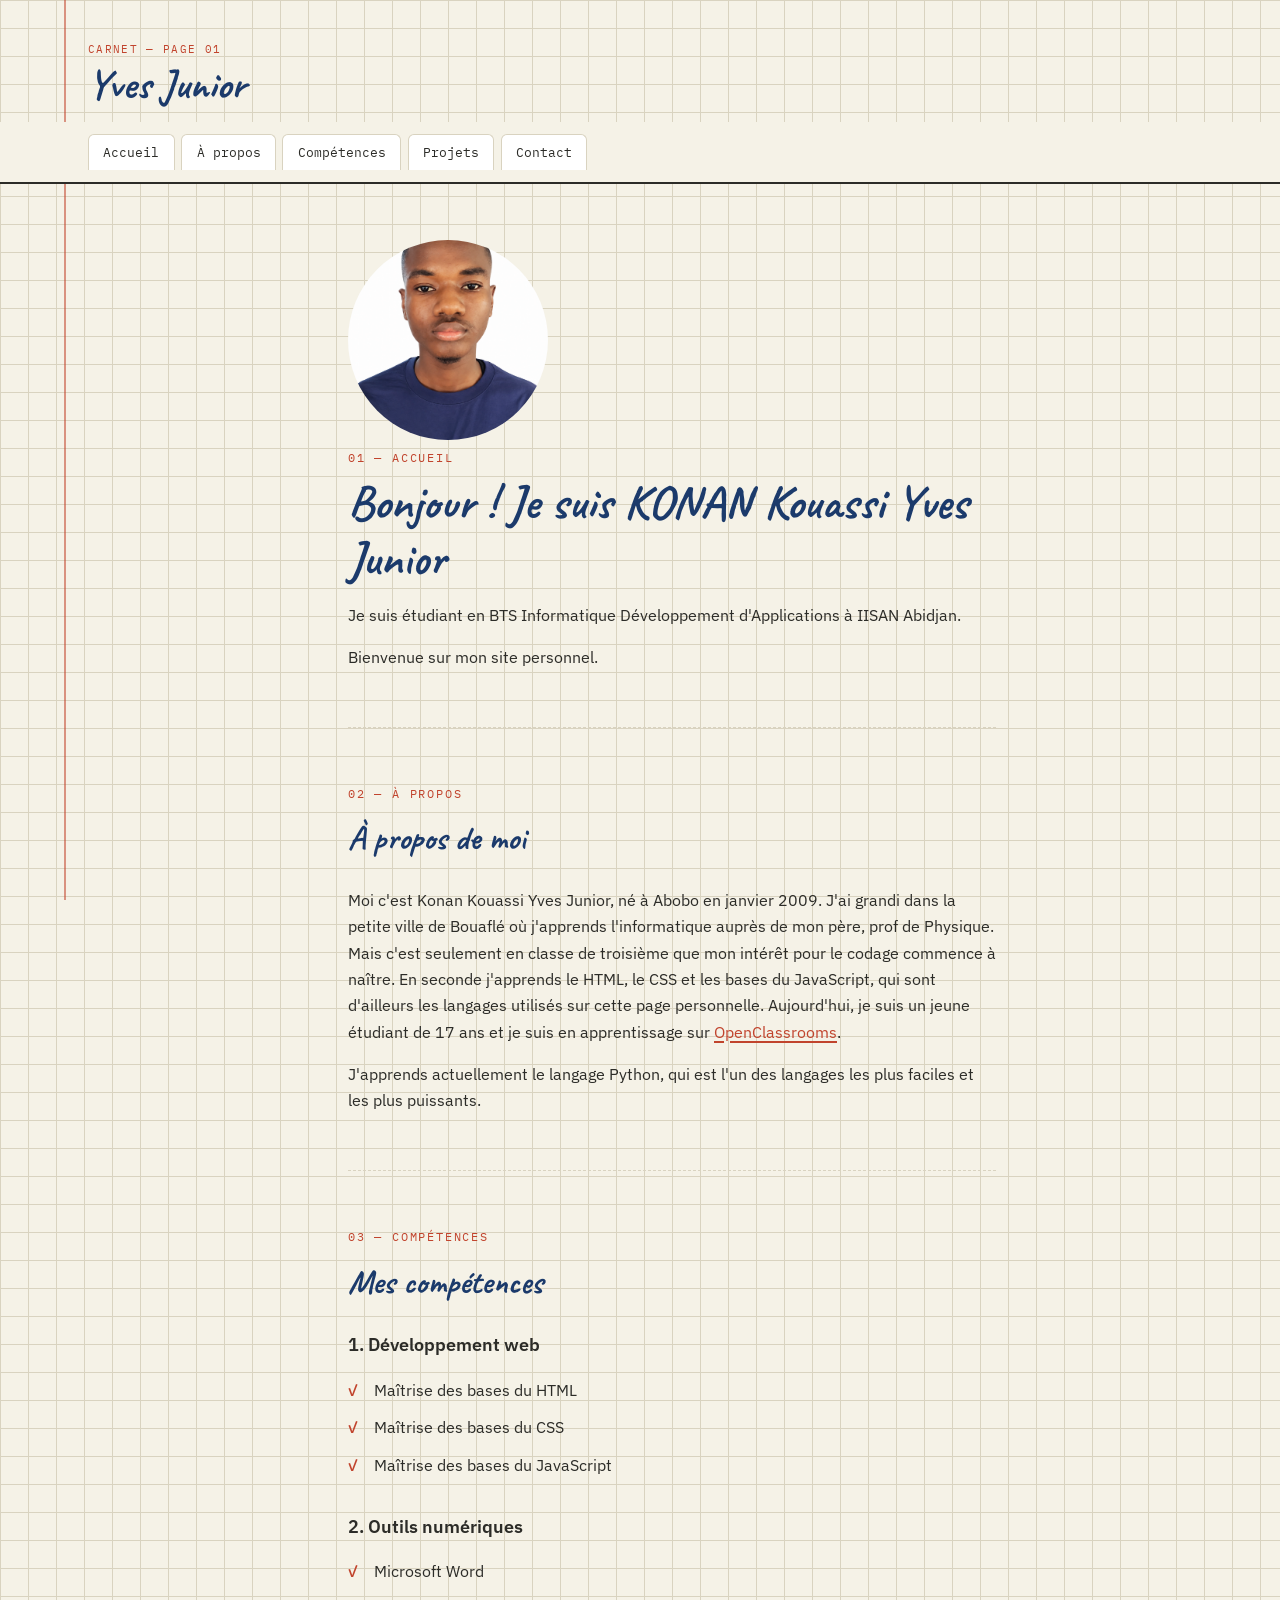
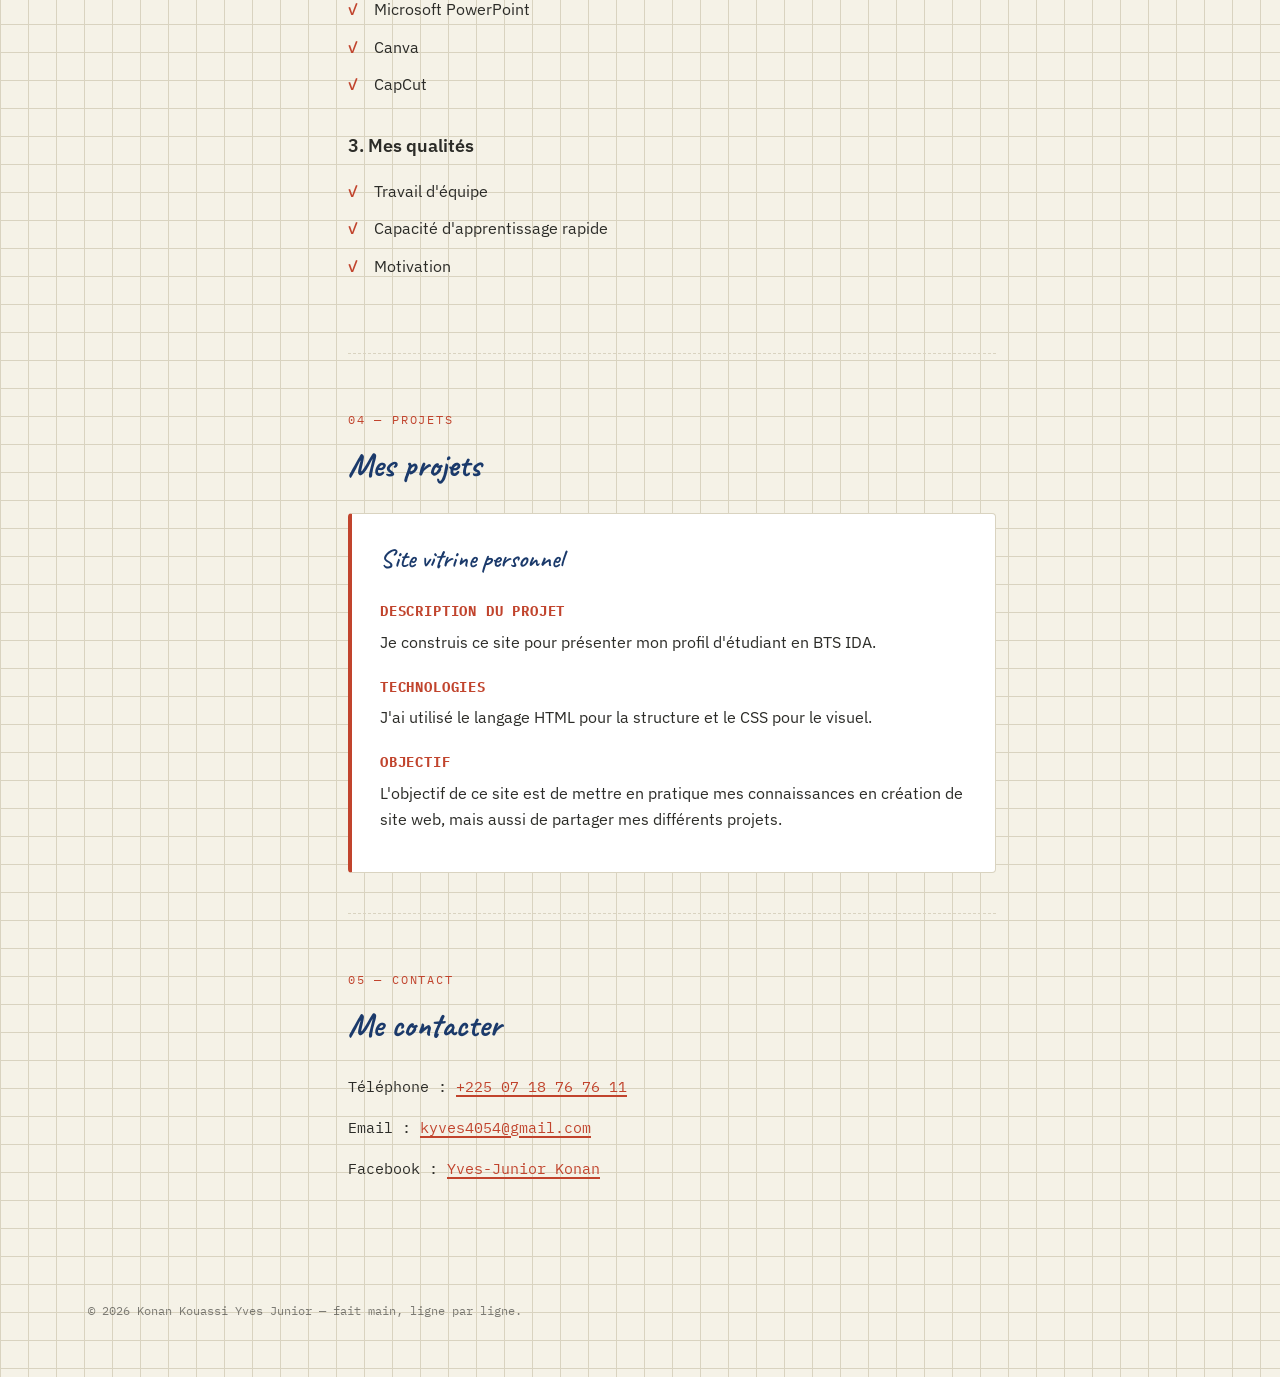
==== index.html @ 0c65e63d "Add files via upload" ====
<!DOCTYPE html>
<html lang="fr">

<head>
    <meta charset="UTF-8">
    <meta name="viewport" content="width=device-width,initial-scale=1.0">
    <title>YVES JUNIOR / Étudiant en BTS IDA</title>
    <link rel="preconnect" href="https://fonts.googleapis.com">
    <link rel="preconnect" href="https://fonts.gstatic.com" crossorigin>
    <link href="https://fonts.googleapis.com/css2?family=Caveat:wght@600;700&family=IBM+Plex+Mono:wght@400;500&family=IBM+Plex+Sans:wght@400;500;600&display=swap" rel="stylesheet">
    <link rel="stylesheet" href="style.css">
</head>

<body>

    <header>
        <p class="tab-label">carnet — page 01</p>
        <h2>Yves Junior</h2>
    </header>

    <nav>
        <!-- Bouton "burger", invisible sur PC/tablette large : voir style.css (media query mobile) -->
        <button class="nav-toggle" id="navToggle" aria-label="Ouvrir le menu" aria-expanded="false" aria-controls="navLinks">
            <span id="navToggleIcon">☰</span>
        </button>

     
        <div class="nav-links" id="navLinks">
            <a href="#accueil">Accueil</a>
            <a href="#apropos">À propos</a>
            <a href="#competence">Compétences</a>
            <a href="#projets">Projets</a>
            <a href="#contact">Contact</a>
        </div>
    </nav>

    <main>

        <section id="accueil">
            <img src="KONAN KOUASSI YVES JUNIOR.png"
            alt="Pnoto de profil">
            <p class="eyebrow">01 — accueil</p>
            <h1>Bonjour ! Je suis KONAN Kouassi Yves Junior</h1>
            <p>Je suis étudiant en BTS Informatique Développement d'Applications à IISAN Abidjan.</p>
            <p>Bienvenue sur mon site personnel.</p>
        </section>

        <section id="apropos">
            <p class="eyebrow">02 — à propos</p>
            <h2>À propos de moi</h2>
            <p>Moi c'est Konan Kouassi Yves Junior, né à Abobo en janvier 2009. J'ai grandi dans la petite ville de Bouaflé où j'apprends l'informatique auprès de mon père, prof de Physique. Mais c'est seulement en classe de troisième que mon intérêt pour le codage commence à naître. En seconde j'apprends le HTML, le CSS et les bases du JavaScript, qui sont d'ailleurs les langages utilisés sur cette page personnelle. Aujourd'hui, je suis un jeune étudiant de 17 ans et je suis en apprentissage sur <a href="https://openclassrooms.com">OpenClassrooms</a>.</p>
            <p>J'apprends actuellement le langage Python, qui est l'un des langages les plus faciles et les plus puissants.</p>
        </section>

        <section id="competence">
            <p class="eyebrow">03 — compétences</p>
            <h2>Mes compétences</h2>

            <div class="skill-group">
                <h3>1. Développement web</h3>
                <ul>
                    <li>Maîtrise des bases du HTML</li>
                    <li>Maîtrise des bases du CSS</li>
                    <li>Maîtrise des bases du JavaScript</li>
                </ul>
            </div>

            <div class="skill-group">
                <h3>2. Outils numériques</h3>
                <ul>
                    <li>Microsoft Word</li>
                    <li>Microsoft PowerPoint</li>
                    <li>Canva</li>
                    <li>CapCut</li>
                </ul>
            </div>

            <div class="skill-group">
                <h3>3. Mes qualités</h3>
                <ul>
                    <li>Travail d'équipe</li>
                    <li>Capacité d'apprentissage rapide</li>
                    <li>Motivation</li>
                </ul>
            </div>
        </section>

        <section id="projets">
            <p class="eyebrow">04 — projets</p>
            <h2>Mes projets</h2>

            <article class="project-card">
                <h3>Site vitrine personnel</h3>

                <h4>Description du projet</h4>
                <p>Je construis ce site pour présenter mon profil d'étudiant en BTS IDA.</p>

                <h4>Technologies</h4>
                <p>J'ai utilisé le langage HTML pour la structure et le CSS pour le visuel.</p>

                <h4>Objectif</h4>
                <p>L'objectif de ce site est de mettre en pratique mes connaissances en création de site web, mais aussi de partager mes différents projets.</p>
            </article>
        </section>

        <section id="contact">
            <p class="eyebrow">05 — contact</p>
            <h2>Me contacter</h2>

            <p class="contact-line">Téléphone : <a href="tel:+2250718767611">+225 07 18 76 76 11</a></p>
            <p class="contact-line">Email : <a href="mailto:kyves4054@gmail.com">kyves4054@gmail.com</a></p>
            <p class="contact-line">Facebook : <a href="https://www.facebook.com/share/1HrniDoZ5z">Yves-Junior Konan</a></p>
        </section>

    </main>

    <footer>
        <p>© 2026 Konan Kouassi Yves Junior — fait main, ligne par ligne.</p>
    </footer>

    <script src="script.js"></script>
</body>
</html>
---- style.css ----
/* ===== Carnet d'apprentissage — style.css =====
   Palette :
   --paper   #F5F2E7  fond papier
   --ink     #1B3A6B  bleu stylo (texte principal)
   --ink-2   #2C2C28  quasi-noir doux (texte secondaire)
   --margin  #C1442D  rouge marge (accent, liens, tab actif)
   --marker  #F0C808  surligneur jaune (fond de mise en valeur)
   --grid    #D9D3C0  lignes du quadrillage
*/

:root {
    --paper: #F5F2E7;
    --ink: #1B3A6B;
    --ink-2: #2C2C28;
    --margin: #C1442D;
    --marker: #F0C808;
    --grid: #D9D3C0;

    --font-hand: 'Caveat', cursive;
    --font-body: 'IBM Plex Sans', sans-serif;
    --font-mono: 'IBM Plex Mono', monospace;
}

* {
    box-sizing: border-box;
}

html {
    scroll-behavior: smooth;
}

/* Sécurité anti-débordement horizontal : si un élément dépasse
   accidentellement la largeur de l'écran, on coupe plutôt que de
   laisser apparaître une barre de défilement horizontale. */
html, body {
    max-width: 100%;
    overflow-x: hidden;
}

/* Les images ne dépassent jamais la largeur de leur conteneur,
   quelle que soit la taille d'écran (utile si tu ajoutes d'autres
   images plus tard dans le site). */
img {
    max-width: 100%;
    height: auto;
}

body {
    margin: 0;
    background-color: var(--paper);
    background-image:
        linear-gradient(var(--grid) 1px, transparent 1px),
        linear-gradient(90deg, var(--grid) 1px, transparent 1px);
    background-size: 28px 28px;
    color: var(--ink-2);
    font-family: var(--font-body);
    line-height: 1.65;
}

/* la marge rouge du cahier, sur toute la hauteur de la page */
body::before {
    content: "";
    position: fixed;
    top: 0;
    left: 64px;
    width: 2px;
    height: 100%;
    background: var(--margin);
    opacity: 0.55;
    z-index: 0;
}

@media (max-width: 640px) {
    body::before {
        left: 28px;
    }
}

/* ===== En-tête ===== */

header {
    position: relative;
    z-index: 1;
    padding: 2.5rem 1.5rem 1rem 88px;
}

.tab-label {
    font-family: var(--font-mono);
    font-size: 0.7rem;
    letter-spacing: 0.12em;
    text-transform: uppercase;
    color: var(--margin);
    margin: 0 0 0.35rem;
}

header h2 {
    font-family: var(--font-hand);
    font-weight: 700;
    font-size: 2.6rem;
    color: var(--ink);
    margin: 0;
    line-height: 1;
}

/* ===== Navigation (onglets de cahier) ===== */

nav {
    position: sticky;
    top: 0;
    z-index: 10;
    padding: 0.75rem 1.5rem 0.75rem 88px;
    background: var(--paper);
    border-bottom: 2px solid var(--ink-2);
}

/* Le conteneur des liens : sur PC/tablette, il se comporte EXACTEMENT
   comme <nav> avant (ligne de "tabs" avec retour à la ligne si besoin).
   C'est en mobile (media query plus bas) que son comportement change. */
.nav-links {
    display: flex;
    flex-wrap: wrap;
    gap: 0.4rem;
}

/* Le bouton burger : caché par défaut, il n'apparaît qu'en mobile */
.nav-toggle {
    display: none;
    background: none;
    border: 1px solid var(--grid);
    border-radius: 6px;
    color: var(--ink-2);
    font-size: 1.3rem;
    line-height: 1;
    padding: 0.4rem 0.7rem;
    cursor: pointer;
}

.nav-toggle:hover,
.nav-toggle:focus-visible {
    color: var(--paper);
    background: var(--margin);
    border-color: var(--margin);
}

.nav-toggle:focus-visible {
    outline: 2px solid var(--ink);
    outline-offset: 2px;
}

@media (max-width: 640px) {
    header, nav {
        padding-left: 44px;
    }

    /* On affiche le bouton burger uniquement en mobile */
    .nav-toggle {
        display: inline-block;
    }

    /* Les liens passent en colonne et sont repliés par défaut (max-height: 0).
       On anime max-height + opacity : c'est ce qui donne l'effet "descend
       élégamment" quand on ouvre le menu, plutôt qu'une apparition brute. */
    .nav-links {
        flex-direction: column;
        width: 100%;
        gap: 0;
        max-height: 0;
        opacity: 0;
        overflow: hidden;
        transition: max-height 0.35s ease, opacity 0.25s ease;
    }

    /* Classe ajoutée/retirée par script.js quand on clique sur le burger */
    .nav-links.is-open {
        max-height: 400px; /* assez grand pour contenir tous les liens */
        opacity: 1;
        margin-top: 0.5rem;
    }

    /* En colonne, les liens prennent toute la largeur et redeviennent
       de simples rectangles (le style "onglet" n'a plus de sens empilé) */
    .nav-links a {
        width: 100%;
        border-radius: 6px;
        border-bottom: 1px solid var(--grid);
        text-align: center;
    }
}

nav a {
    font-family: var(--font-mono);
    font-size: 0.8rem;
    text-decoration: none;
    color: var(--ink-2);
    background: #fff;
    border: 1px solid var(--grid);
    border-bottom: none;
    padding: 0.45rem 0.9rem;
    border-radius: 6px 6px 0 0;
    transition: color 0.15s ease, background 0.15s ease, transform 0.15s ease;
}

nav a:hover,
nav a:focus-visible {
    color: var(--paper);
    background: var(--margin);
    transform: translateY(-2px);
}

nav a:focus-visible {
    outline: 2px solid var(--ink);
    outline-offset: 2px;
}

/* ===== Corps ===== */

main {
    position: relative;
    z-index: 1;
    max-width: 760px;
    margin: 0 auto;
    padding: 0 1.5rem 2rem 88px;
}

@media (max-width: 640px) {
    main {
        padding-left: 44px;
    }
}

section {
    padding: 3.5rem 0 2.5rem;
    border-bottom: 1px dashed var(--grid);
}

section:last-of-type {
    border-bottom: none;
}

.eyebrow {
    font-family: var(--font-mono);
    font-size: 0.75rem;
    letter-spacing: 0.15em;
    text-transform: uppercase;
    color: var(--margin);
    margin: 0 0 0.5rem;
}

h1 {
    font-family: var(--font-hand);
    font-weight: 700;
    font-size: clamp(2rem, 5vw, 3rem);
    color: var(--ink);
    margin: 0 0 1rem;
    line-height: 1.15;
}

h2 {
    font-family: var(--font-hand);
    font-weight: 700;
    font-size: 2.1rem;
    color: var(--ink);
    margin: 0 0 1.25rem;
}

h3 {
    font-family: var(--font-body);
    font-weight: 600;
    font-size: 1.1rem;
    color: var(--ink-2);
    margin: 0 0 0.75rem;
}

h4 {
    font-family: var(--font-mono);
    font-size: 0.85rem;
    text-transform: uppercase;
    letter-spacing: 0.06em;
    color: var(--margin);
    margin: 1.25rem 0 0.4rem;
}

p {
    margin: 0 0 1rem;
}

a {
    color: var(--margin);
    text-decoration-thickness: 1.5px;
    text-underline-offset: 3px;
}

a:hover,
a:focus-visible {
    background: var(--marker);
    color: var(--ink-2);
    text-decoration: none;
}

/* ===== Compétences ===== */

.skill-group {
    margin-bottom: 1.75rem;
}

.skill-group ul {
    list-style: none;
    margin: 0;
    padding: 0;
}

.skill-group li {
    position: relative;
    padding: 0.35rem 0 0.35rem 1.6rem;
    font-family: var(--font-body);
}

.skill-group li::before {
    content: "✓";
    position: absolute;
    left: 0;
    color: var(--margin);
    font-family: var(--font-mono);
    font-weight: 500;
}

/* ===== Projets ===== */

.project-card {
    background: #fff;
    border: 1px solid var(--grid);
    border-left: 4px solid var(--margin);
    border-radius: 4px;
    padding: 1.5rem 1.75rem;
}

.project-card h3 {
    font-family: var(--font-hand);
    font-size: 1.6rem;
    color: var(--ink);
}

/* ===== Contact ===== */

.contact-line {
    font-family: var(--font-mono);
    font-size: 0.95rem;
}

/* ===== Pied de page ===== */

footer {
    position: relative;
    z-index: 1;
    padding: 2rem 1.5rem 2.5rem 88px;
    font-family: var(--font-mono);
    font-size: 0.75rem;
    color: var(--ink-2);
    opacity: 0.6;
}

@media (max-width: 640px) {
    footer {
        padding-left: 44px;
    }
}

/* ===== Responsive : tablette (≈ entre 641px et 900px) =====
   Ici on garde la mise en page en "colonne unique" du PC, on réduit
   juste un peu les marges/tailles pour que ça respire mieux. */
@media (max-width: 900px) {
    header, nav, main, footer {
        padding-left: 64px; /* un peu moins que les 88px du PC */
    }

    h1 {
        font-size: clamp(1.8rem, 6vw, 2.6rem);
    }
}

/* ===== Responsive : mobile (≤ 640px) =====
   Ajustements complémentaires à la media query du dessus (celle qui
   gère déjà le burger) : image de profil plus petite, texte de contact
   qui ne déborde pas s'il est long. */
@media (max-width: 640px) {
    #accueil img {
        width: 140px;
        height: 140px;
    }

    header h2 {
        font-size: 2.1rem;
    }

    .contact-line {
        word-break: break-word; /* évite qu'un email/numéro long ne déborde */
    }

    .project-card {
        padding: 1.25rem;
    }
}

/* ===== Accessibilité ===== */

@media (prefers-reduced-motion: reduce) {
    html {
        scroll-behavior: auto;
    }
    * {
        transition: none !important;
    }
}

#accueil img {
    width: 200px;
    height: 200px;
    border-radius: 50%;
    object-fit: cover;
}
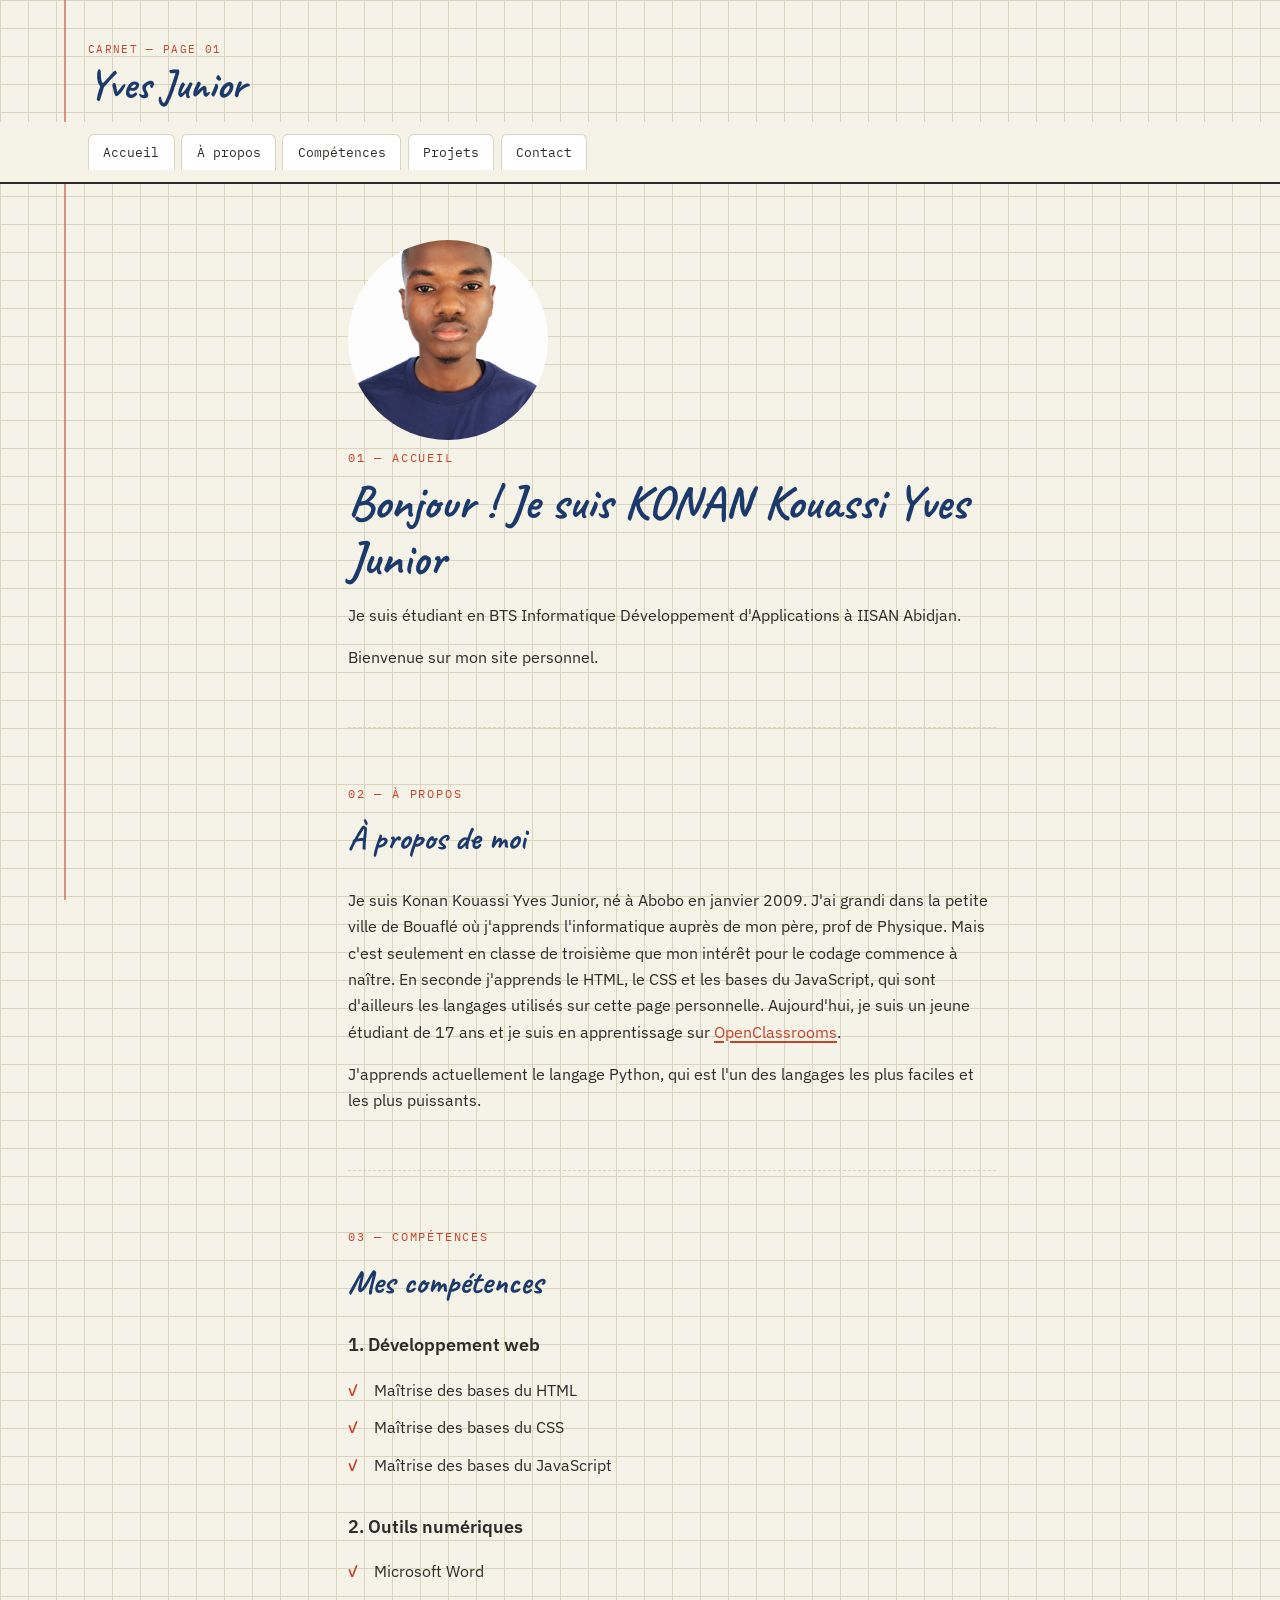
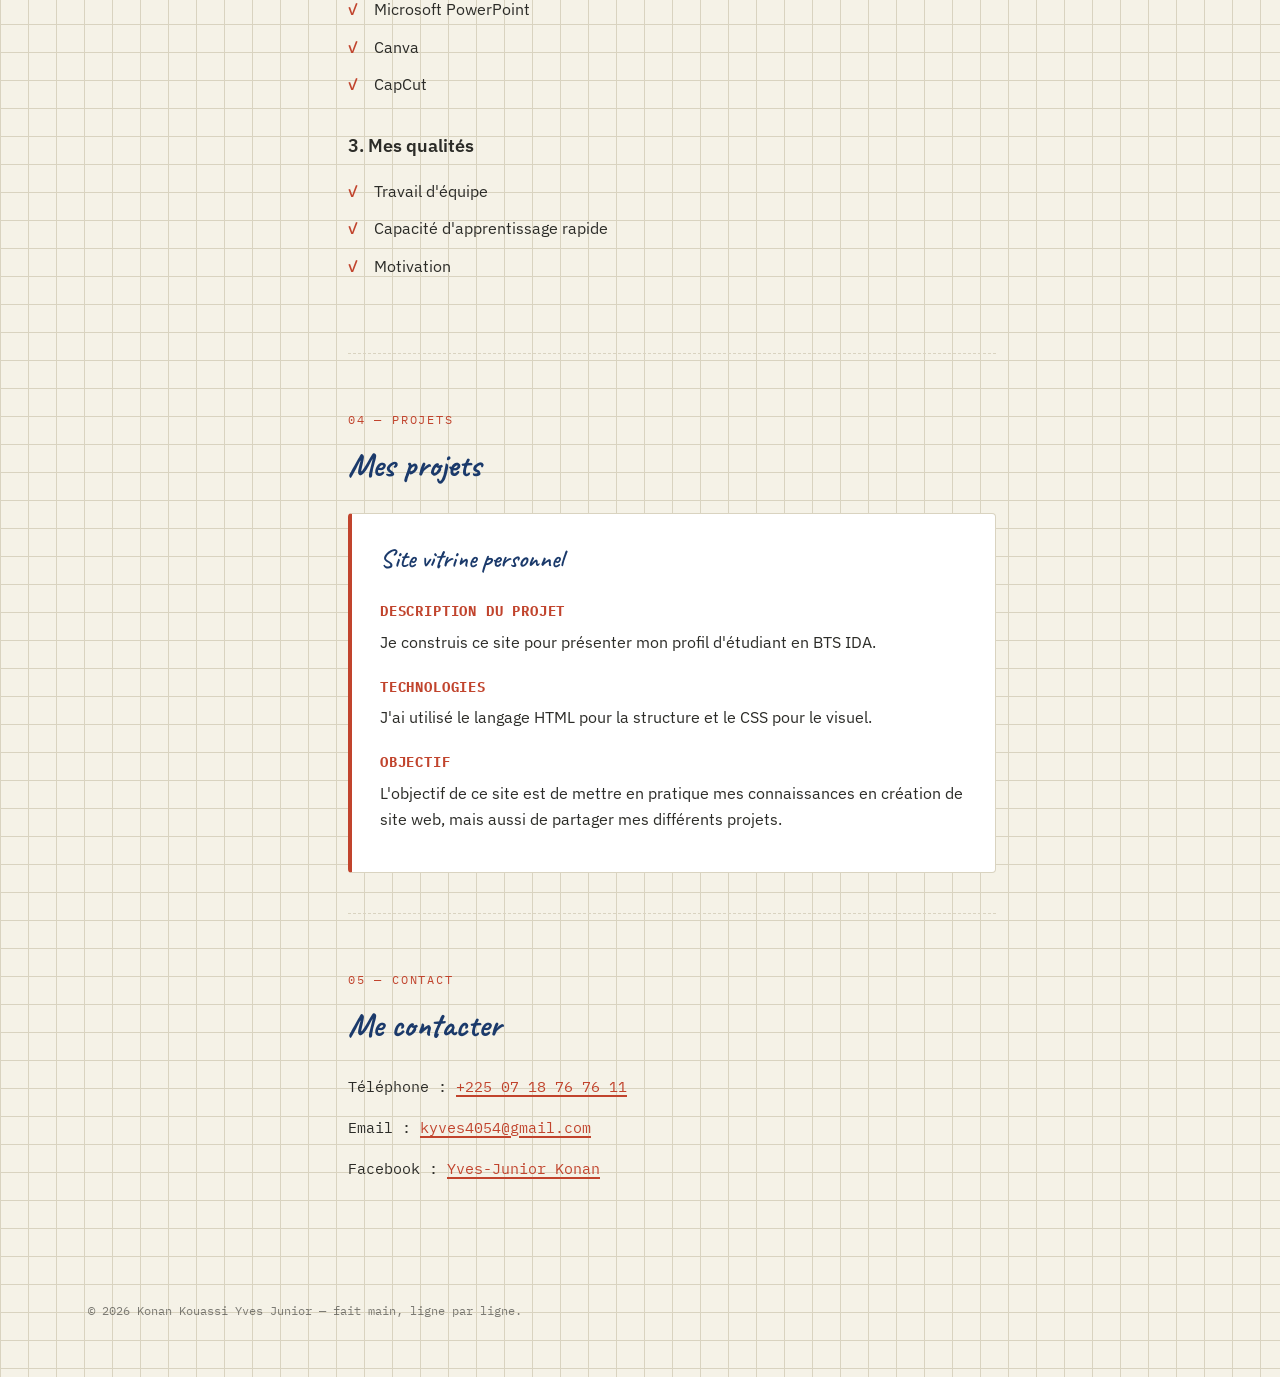
==== commit 7bed732f: "Premier commit depuis la clé USB" ====
--- a/index.html
+++ b/index.html
@@ -19,7 +19,7 @@
     </header>
 
     <nav>
-        <!-- Bouton "burger", invisible sur PC/tablette large : voir style.css (media query mobile) -->
+    
         <button class="nav-toggle" id="navToggle" aria-label="Ouvrir le menu" aria-expanded="false" aria-controls="navLinks">
             <span id="navToggleIcon">☰</span>
         </button>
@@ -48,7 +48,7 @@
         <section id="apropos">
             <p class="eyebrow">02 — à propos</p>
             <h2>À propos de moi</h2>
-            <p>Moi c'est Konan Kouassi Yves Junior, né à Abobo en janvier 2009. J'ai grandi dans la petite ville de Bouaflé où j'apprends l'informatique auprès de mon père, prof de Physique. Mais c'est seulement en classe de troisième que mon intérêt pour le codage commence à naître. En seconde j'apprends le HTML, le CSS et les bases du JavaScript, qui sont d'ailleurs les langages utilisés sur cette page personnelle. Aujourd'hui, je suis un jeune étudiant de 17 ans et je suis en apprentissage sur <a href="https://openclassrooms.com">OpenClassrooms</a>.</p>
+            <p>Je suis Konan Kouassi Yves Junior, né à Abobo en janvier 2009. J'ai grandi dans la petite ville de Bouaflé où j'apprends l'informatique auprès de mon père, prof de Physique. Mais c'est seulement en classe de troisième que mon intérêt pour le codage commence à naître. En seconde j'apprends le HTML, le CSS et les bases du JavaScript, qui sont d'ailleurs les langages utilisés sur cette page personnelle. Aujourd'hui, je suis un jeune étudiant de 17 ans et je suis en apprentissage sur <a href="https://openclassrooms.com">OpenClassrooms</a>.</p>
             <p>J'apprends actuellement le langage Python, qui est l'un des langages les plus faciles et les plus puissants.</p>
         </section>
 
--- a/style.css
+++ b/style.css
@@ -1,13 +1,3 @@
-/* ===== Carnet d'apprentissage — style.css =====
-   Palette :
-   --paper   #F5F2E7  fond papier
-   --ink     #1B3A6B  bleu stylo (texte principal)
-   --ink-2   #2C2C28  quasi-noir doux (texte secondaire)
-   --margin  #C1442D  rouge marge (accent, liens, tab actif)
-   --marker  #F0C808  surligneur jaune (fond de mise en valeur)
-   --grid    #D9D3C0  lignes du quadrillage
-*/
-
 :root {
     --paper: #F5F2E7;
     --ink: #1B3A6B;
@@ -29,9 +19,6 @@
     scroll-behavior: smooth;
 }
 
-/* Sécurité anti-débordement horizontal : si un élément dépasse
-   accidentellement la largeur de l'écran, on coupe plutôt que de
-   laisser apparaître une barre de défilement horizontale. */
 html, body {
     max-width: 100%;
     overflow-x: hidden;
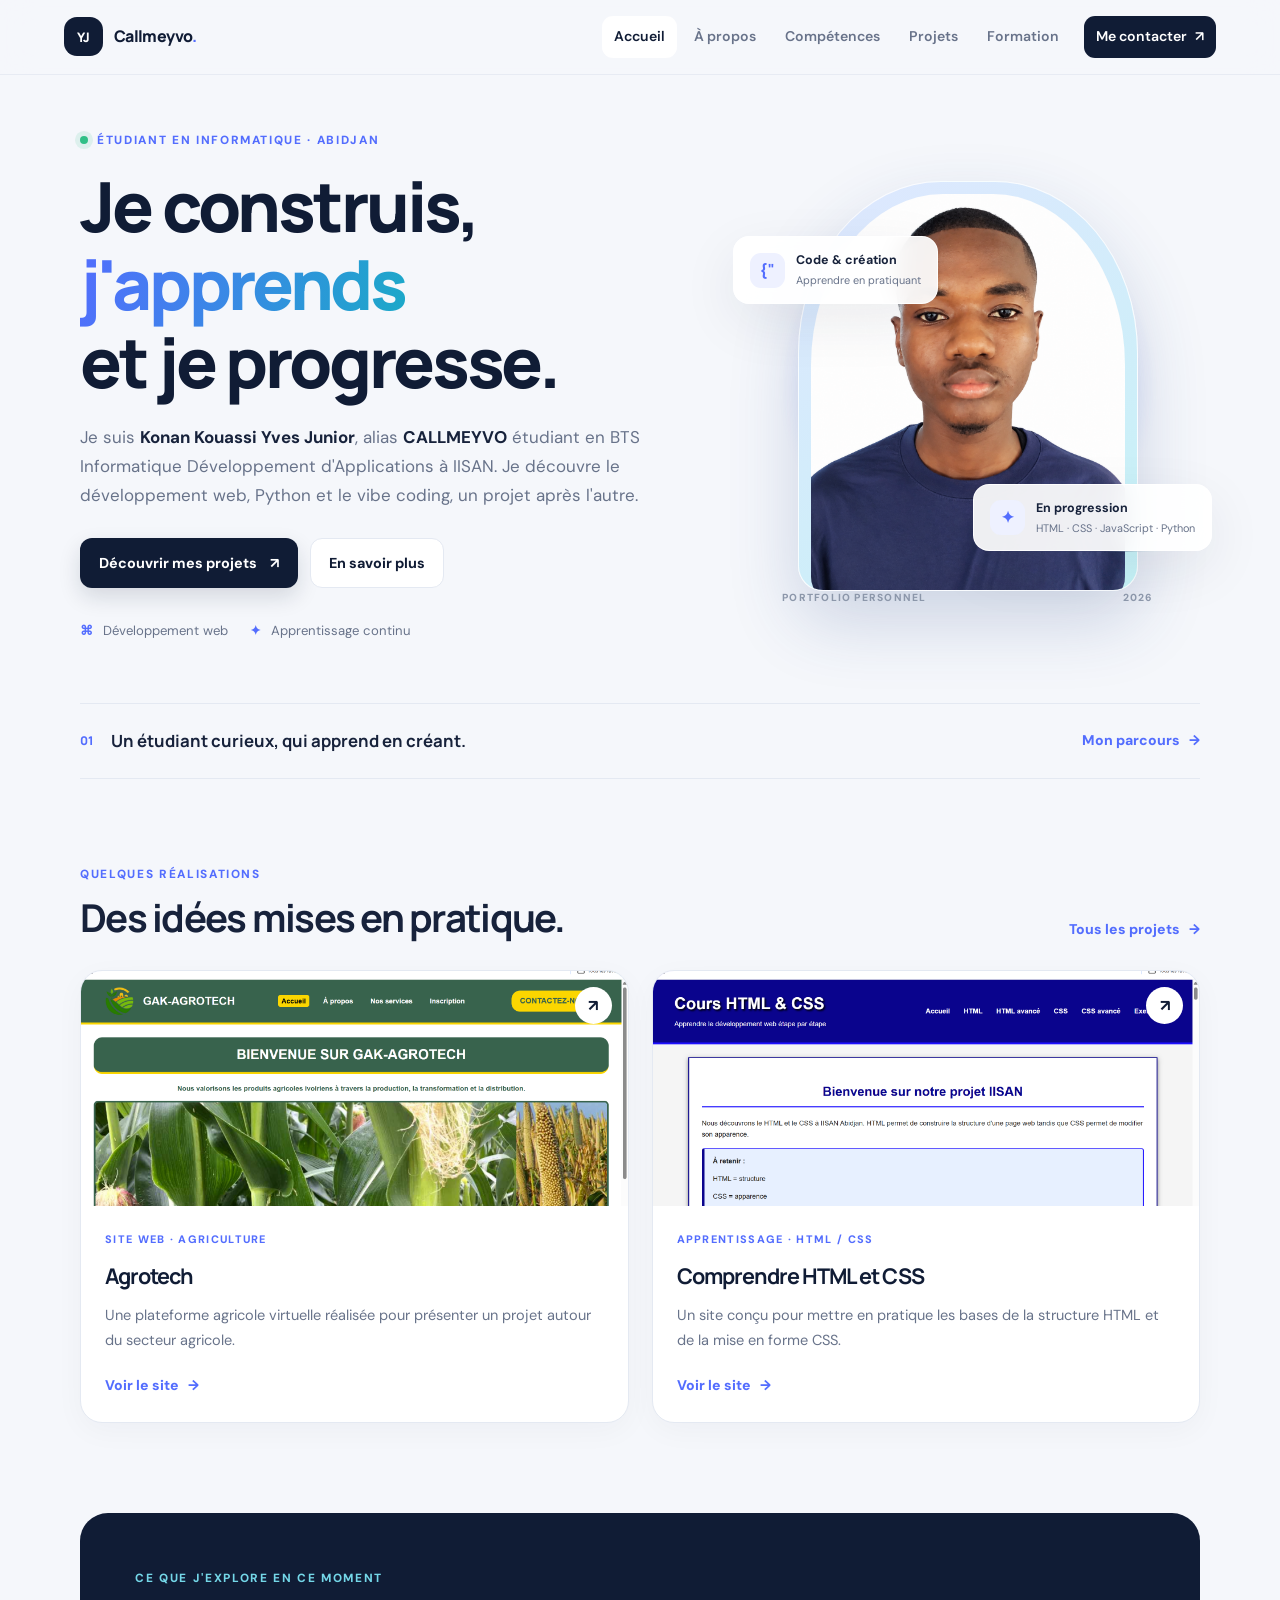
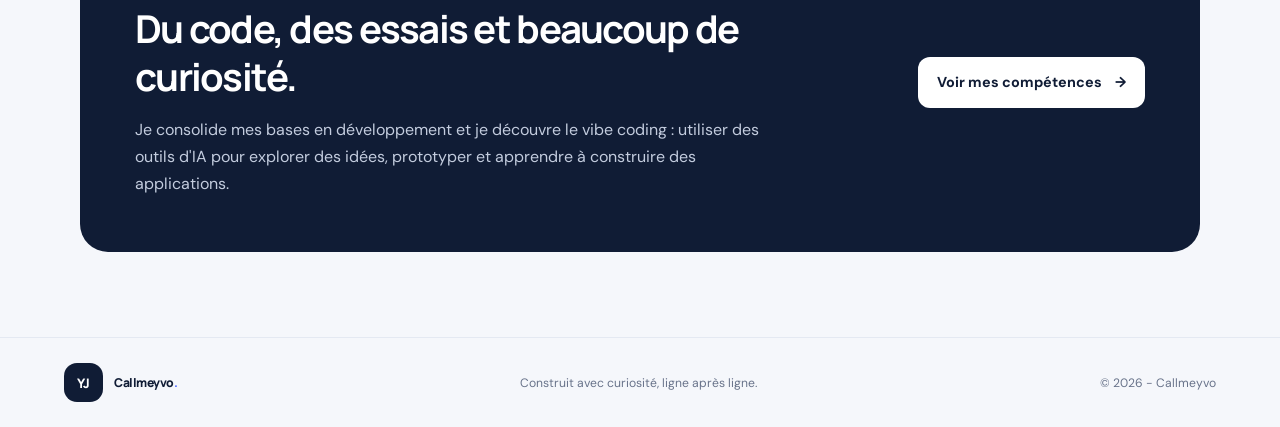
==== commit 5b62ec57: "Description de vos modifications" ====
--- a/index.html
+++ b/index.html
@@ -1,123 +1,98 @@
 <!DOCTYPE html>
 <html lang="fr">
+<head>
+  <meta charset="UTF-8">
+  <meta name="viewport" content="width=device-width, initial-scale=1.0">
+  <meta name="description" content="Portfolio de Konan Kouassi Yves Junior, étudiant en BTS IDA à IISAN Abidjan et apprenant en développement web.">
+  <meta name="theme-color" content="#101c35">
+  <title>Callmeyvo | Portfolio</title>
+  <link rel="preconnect" href="https://fonts.googleapis.com">
+  <link rel="preconnect" href="https://fonts.gstatic.com" crossorigin>
+  <link href="https://fonts.googleapis.com/css2?family=DM+Sans:wght@400;500;600;700&family=Manrope:wght@400;500;600;700;800&display=swap" rel="stylesheet">
+  <link rel="stylesheet" href="style.css">
+</head>
+<body>
+  <header class="site-header">
+    <a class="brand" href="index.html"><span class="brand-mark">YJ</span><span>Callmeyvo<span class="brand-dot">.</span></span></a>
+    <button class="nav-toggle" id="navToggle" aria-label="Ouvrir le menu" aria-expanded="false" aria-controls="navLinks"><span id="navToggleIcon">☰</span></button>
+    <nav class="nav-links" id="navLinks" aria-label="Navigation principale">
+      <a class="active" href="index.html">Accueil</a>
+      <a href="apropos.html">À propos</a>
+      <a href="competences.html">Compétences</a>
+      <a href="projets.html">Projets</a>
+      <a href="formation.html">Formation</a>
+      <a class="nav-contact" href="contact.html">Me contacter <span>↗</span></a>
+    </nav>
+  </header>
 
-<head>
-    <meta charset="UTF-8">
-    <meta name="viewport" content="width=device-width,initial-scale=1.0">
-    <title>YVES JUNIOR / Étudiant en BTS IDA</title>
-    <link rel="preconnect" href="https://fonts.googleapis.com">
-    <link rel="preconnect" href="https://fonts.gstatic.com" crossorigin>
-    <link href="https://fonts.googleapis.com/css2?family=Caveat:wght@600;700&family=IBM+Plex+Mono:wght@400;500&family=IBM+Plex+Sans:wght@400;500;600&display=swap" rel="stylesheet">
-    <link rel="stylesheet" href="style.css">
-</head>
+  <main>
+    <section class="hero section-wrap">
+      <div class="hero-copy">
+        <p class="eyebrow"><span class="status-dot"></span> Étudiant en informatique · Abidjan</p>
+        <h1>Je construis, <span class="gradient-text">j'apprends</span><br>et je progresse.</h1>
+        <p class="hero-description">Je suis <strong>Konan Kouassi Yves Junior</strong>,  alias <strong>CALLMEYVO</strong> étudiant en BTS Informatique Développement d'Applications à IISAN. Je découvre le développement web, Python et le vibe coding, un projet après l'autre.</p>
+        <div class="hero-actions">
+          <a class="button button-primary" href="projets.html">Découvrir mes projets <span>↗</span></a>
+          <a class="button button-secondary" href="apropos.html">En savoir plus</a>
+        </div>
+        <div class="hero-meta">
+          <span><span class="meta-icon">⌘</span> Développement web</span>
+          <span><span class="meta-icon">✦</span> Apprentissage continu</span>
+        </div>
+      </div>
+      <div class="hero-visual">
+        <div class="visual-glow"></div>
+        <div class="profile-frame">
+          <img src="assets/images/KONAN KOUASSI YVES JUNIOR.png" alt="Portrait de Konan Kouassi Yves Junior" onerror="this.style.display='none';this.nextElementSibling.style.display='grid'">
+          <div class="profile-placeholder"><span>YJ</span><small>Ajoute ta photo dans<br>assets/images/photo-profil.png</small></div>
+        </div>
+        <div class="floating-card card-top"><span class="floating-icon">{"</span><span><strong>Code & création</strong><small>Apprendre en pratiquant</small></span></div>
+        <div class="floating-card card-bottom"><span class="floating-icon">✦</span><span><strong>En progression</strong><small>HTML · CSS · JavaScript · Python</small></span></div>
+        <div class="visual-caption">PORTFOLIO PERSONNEL <span>2026</span></div>
+      </div>
+    </section>
 
-<body>
+    <section class="section-wrap intro-strip">
+      <div><span class="strip-number">01</span><p>Un étudiant curieux, qui apprend en créant.</p></div>
+      <a href="apropos.html" class="text-link">Mon parcours <span>→</span></a>
+    </section>
 
-    <header>
-        <p class="tab-label">carnet — page 01</p>
-        <h2>Yves Junior</h2>
-    </header>
+    <section class="section-wrap home-projects">
+      <div class="section-heading">
+        <div><p class="eyebrow">QUELQUES RÉALISATIONS</p><h2>Des idées mises en pratique.</h2></div>
+        <a href="projets.html" class="text-link">Tous les projets <span>→</span></a>
+      </div>
+      <div class="project-grid">
+        <article class="project-card">
+          <a class="project-image" href="https://callmeyvojr.github.io/agrotech/" target="_blank" rel="noopener noreferrer">
+            <img src="assets/images/agrotech.png" alt="Aperçu du projet Agrotech" onerror="this.style.display='none';this.nextElementSibling.style.display='grid'">
+            <span class="image-placeholder"><span>APERÇU DU PROJET</span><small>Ajoute assets/images/agrotech.png</small></span>
+            <span class="image-arrow">↗</span>
+          </a>
+          <div class="project-content"><p class="project-type">SITE WEB · AGRICULTURE</p><h3>Agrotech</h3><p>Une plateforme agricole virtuelle réalisée pour présenter un projet autour du secteur agricole.</p><a class="text-link" href="https://callmeyvojr.github.io/agrotech/" target="_blank" rel="noopener noreferrer">Voir le site <span>→</span></a></div>
+        </article>
+        <article class="project-card">
+          <a class="project-image project-image-alt" href="https://callmeyvojr.github.io/html_et_css/" target="_blank" rel="noopener noreferrer">
+            <img src="assets/images/html-css.png" alt="Aperçu du projet HTML et CSS" onerror="this.style.display='none';this.nextElementSibling.style.display='grid'">
+            <span class="image-placeholder"><span>APERÇU DU PROJET</span><small>Ajoute assets/images/html-css.png</small></span>
+            <span class="image-arrow">↗</span>
+          </a>
+          <div class="project-content"><p class="project-type">APPRENTISSAGE · HTML / CSS</p><h3>Comprendre HTML et CSS</h3><p>Un site conçu pour mettre en pratique les bases de la structure HTML et de la mise en forme CSS.</p><a class="text-link" href="https://callmeyvojr.github.io/html_et_css/" target="_blank" rel="noopener noreferrer">Voir le site <span>→</span></a></div>
+        </article>
+      </div>
+    </section>
 
-    <nav>
-    
-        <button class="nav-toggle" id="navToggle" aria-label="Ouvrir le menu" aria-expanded="false" aria-controls="navLinks">
-            <span id="navToggleIcon">☰</span>
-        </button>
+    <section class="section-wrap learning-banner">
+      <div><p class="eyebrow">CE QUE J'EXPLORE EN CE MOMENT</p><h2>Du code, des essais et beaucoup de curiosité.</h2><p>Je consolide mes bases en développement et je découvre le vibe coding : utiliser des outils d'IA pour explorer des idées, prototyper et apprendre à construire des applications.</p></div>
+      <a class="button button-light" href="competences.html">Voir mes compétences <span>→</span></a>
+    </section>
+  </main>
 
-     
-        <div class="nav-links" id="navLinks">
-            <a href="#accueil">Accueil</a>
-            <a href="#apropos">À propos</a>
-            <a href="#competence">Compétences</a>
-            <a href="#projets">Projets</a>
-            <a href="#contact">Contact</a>
-        </div>
-    </nav>
-
-    <main>
-
-        <section id="accueil">
-            <img src="KONAN KOUASSI YVES JUNIOR.png"
-            alt="Pnoto de profil">
-            <p class="eyebrow">01 — accueil</p>
-            <h1>Bonjour ! Je suis KONAN Kouassi Yves Junior</h1>
-            <p>Je suis étudiant en BTS Informatique Développement d'Applications à IISAN Abidjan.</p>
-            <p>Bienvenue sur mon site personnel.</p>
-        </section>
-
-        <section id="apropos">
-            <p class="eyebrow">02 — à propos</p>
-            <h2>À propos de moi</h2>
-            <p>Je suis Konan Kouassi Yves Junior, né à Abobo en janvier 2009. J'ai grandi dans la petite ville de Bouaflé où j'apprends l'informatique auprès de mon père, prof de Physique. Mais c'est seulement en classe de troisième que mon intérêt pour le codage commence à naître. En seconde j'apprends le HTML, le CSS et les bases du JavaScript, qui sont d'ailleurs les langages utilisés sur cette page personnelle. Aujourd'hui, je suis un jeune étudiant de 17 ans et je suis en apprentissage sur <a href="https://openclassrooms.com">OpenClassrooms</a>.</p>
-            <p>J'apprends actuellement le langage Python, qui est l'un des langages les plus faciles et les plus puissants.</p>
-        </section>
-
-        <section id="competence">
-            <p class="eyebrow">03 — compétences</p>
-            <h2>Mes compétences</h2>
-
-            <div class="skill-group">
-                <h3>1. Développement web</h3>
-                <ul>
-                    <li>Maîtrise des bases du HTML</li>
-                    <li>Maîtrise des bases du CSS</li>
-                    <li>Maîtrise des bases du JavaScript</li>
-                </ul>
-            </div>
-
-            <div class="skill-group">
-                <h3>2. Outils numériques</h3>
-                <ul>
-                    <li>Microsoft Word</li>
-                    <li>Microsoft PowerPoint</li>
-                    <li>Canva</li>
-                    <li>CapCut</li>
-                </ul>
-            </div>
-
-            <div class="skill-group">
-                <h3>3. Mes qualités</h3>
-                <ul>
-                    <li>Travail d'équipe</li>
-                    <li>Capacité d'apprentissage rapide</li>
-                    <li>Motivation</li>
-                </ul>
-            </div>
-        </section>
-
-        <section id="projets">
-            <p class="eyebrow">04 — projets</p>
-            <h2>Mes projets</h2>
-
-            <article class="project-card">
-                <h3>Site vitrine personnel</h3>
-
-                <h4>Description du projet</h4>
-                <p>Je construis ce site pour présenter mon profil d'étudiant en BTS IDA.</p>
-
-                <h4>Technologies</h4>
-                <p>J'ai utilisé le langage HTML pour la structure et le CSS pour le visuel.</p>
-
-                <h4>Objectif</h4>
-                <p>L'objectif de ce site est de mettre en pratique mes connaissances en création de site web, mais aussi de partager mes différents projets.</p>
-            </article>
-        </section>
-
-        <section id="contact">
-            <p class="eyebrow">05 — contact</p>
-            <h2>Me contacter</h2>
-
-            <p class="contact-line">Téléphone : <a href="tel:+2250718767611">+225 07 18 76 76 11</a></p>
-            <p class="contact-line">Email : <a href="mailto:kyves4054@gmail.com">kyves4054@gmail.com</a></p>
-            <p class="contact-line">Facebook : <a href="https://www.facebook.com/share/1HrniDoZ5z">Yves-Junior Konan</a></p>
-        </section>
-
-    </main>
-
-    <footer>
-        <p>© 2026 Konan Kouassi Yves Junior — fait main, ligne par ligne.</p>
-    </footer>
-
-    <script src="script.js"></script>
+  <footer class="site-footer">
+    <a class="brand" href="index.html"><span class="brand-mark">YJ</span><span>Callmeyvo<span class="brand-dot">.</span></span></a>
+    <p>Construit avec curiosité, ligne après ligne.</p>
+    <span>© 2026 - Callmeyvo</span>
+  </footer>
+  <script src="script.js"></script>
 </body>
-</html>
+</html>
--- a/style.css
+++ b/style.css
@@ -1,408 +1,225 @@
 :root {
-    --paper: #F5F2E7;
-    --ink: #1B3A6B;
-    --ink-2: #2C2C28;
-    --margin: #C1442D;
-    --marker: #F0C808;
-    --grid: #D9D3C0;
-
-    --font-hand: 'Caveat', cursive;
-    --font-body: 'IBM Plex Sans', sans-serif;
-    --font-mono: 'IBM Plex Mono', monospace;
-}
-
-* {
-    box-sizing: border-box;
-}
-
-html {
-    scroll-behavior: smooth;
-}
-
-html, body {
-    max-width: 100%;
-    overflow-x: hidden;
-}
-
-/* Les images ne dépassent jamais la largeur de leur conteneur,
-   quelle que soit la taille d'écran (utile si tu ajoutes d'autres
-   images plus tard dans le site). */
-img {
-    max-width: 100%;
-    height: auto;
-}
-
-body {
-    margin: 0;
-    background-color: var(--paper);
-    background-image:
-        linear-gradient(var(--grid) 1px, transparent 1px),
-        linear-gradient(90deg, var(--grid) 1px, transparent 1px);
-    background-size: 28px 28px;
-    color: var(--ink-2);
-    font-family: var(--font-body);
-    line-height: 1.65;
-}
-
-/* la marge rouge du cahier, sur toute la hauteur de la page */
-body::before {
-    content: "";
-    position: fixed;
-    top: 0;
-    left: 64px;
-    width: 2px;
-    height: 100%;
-    background: var(--margin);
-    opacity: 0.55;
-    z-index: 0;
-}
-
-@media (max-width: 640px) {
-    body::before {
-        left: 28px;
-    }
-}
-
-/* ===== En-tête ===== */
-
-header {
-    position: relative;
-    z-index: 1;
-    padding: 2.5rem 1.5rem 1rem 88px;
-}
-
-.tab-label {
-    font-family: var(--font-mono);
-    font-size: 0.7rem;
-    letter-spacing: 0.12em;
-    text-transform: uppercase;
-    color: var(--margin);
-    margin: 0 0 0.35rem;
-}
-
-header h2 {
-    font-family: var(--font-hand);
-    font-weight: 700;
-    font-size: 2.6rem;
-    color: var(--ink);
-    margin: 0;
-    line-height: 1;
-}
-
-/* ===== Navigation (onglets de cahier) ===== */
-
-nav {
-    position: sticky;
-    top: 0;
-    z-index: 10;
-    padding: 0.75rem 1.5rem 0.75rem 88px;
-    background: var(--paper);
-    border-bottom: 2px solid var(--ink-2);
-}
-
-/* Le conteneur des liens : sur PC/tablette, il se comporte EXACTEMENT
-   comme <nav> avant (ligne de "tabs" avec retour à la ligne si besoin).
-   C'est en mobile (media query plus bas) que son comportement change. */
-.nav-links {
-    display: flex;
-    flex-wrap: wrap;
-    gap: 0.4rem;
-}
-
-/* Le bouton burger : caché par défaut, il n'apparaît qu'en mobile */
-.nav-toggle {
-    display: none;
-    background: none;
-    border: 1px solid var(--grid);
-    border-radius: 6px;
-    color: var(--ink-2);
-    font-size: 1.3rem;
-    line-height: 1;
-    padding: 0.4rem 0.7rem;
-    cursor: pointer;
-}
-
-.nav-toggle:hover,
-.nav-toggle:focus-visible {
-    color: var(--paper);
-    background: var(--margin);
-    border-color: var(--margin);
-}
-
-.nav-toggle:focus-visible {
-    outline: 2px solid var(--ink);
-    outline-offset: 2px;
-}
-
-@media (max-width: 640px) {
-    header, nav {
-        padding-left: 44px;
-    }
-
-    /* On affiche le bouton burger uniquement en mobile */
-    .nav-toggle {
-        display: inline-block;
-    }
-
-    /* Les liens passent en colonne et sont repliés par défaut (max-height: 0).
-       On anime max-height + opacity : c'est ce qui donne l'effet "descend
-       élégamment" quand on ouvre le menu, plutôt qu'une apparition brute. */
-    .nav-links {
-        flex-direction: column;
-        width: 100%;
-        gap: 0;
-        max-height: 0;
-        opacity: 0;
-        overflow: hidden;
-        transition: max-height 0.35s ease, opacity 0.25s ease;
-    }
-
-    /* Classe ajoutée/retirée par script.js quand on clique sur le burger */
-    .nav-links.is-open {
-        max-height: 400px; /* assez grand pour contenir tous les liens */
-        opacity: 1;
-        margin-top: 0.5rem;
-    }
-
-    /* En colonne, les liens prennent toute la largeur et redeviennent
-       de simples rectangles (le style "onglet" n'a plus de sens empilé) */
-    .nav-links a {
-        width: 100%;
-        border-radius: 6px;
-        border-bottom: 1px solid var(--grid);
-        text-align: center;
-    }
-}
-
-nav a {
-    font-family: var(--font-mono);
-    font-size: 0.8rem;
-    text-decoration: none;
-    color: var(--ink-2);
-    background: #fff;
-    border: 1px solid var(--grid);
-    border-bottom: none;
-    padding: 0.45rem 0.9rem;
-    border-radius: 6px 6px 0 0;
-    transition: color 0.15s ease, background 0.15s ease, transform 0.15s ease;
-}
-
-nav a:hover,
-nav a:focus-visible {
-    color: var(--paper);
-    background: var(--margin);
-    transform: translateY(-2px);
-}
-
-nav a:focus-visible {
-    outline: 2px solid var(--ink);
-    outline-offset: 2px;
-}
-
-/* ===== Corps ===== */
-
-main {
-    position: relative;
-    z-index: 1;
-    max-width: 760px;
-    margin: 0 auto;
-    padding: 0 1.5rem 2rem 88px;
-}
-
-@media (max-width: 640px) {
-    main {
-        padding-left: 44px;
-    }
-}
-
-section {
-    padding: 3.5rem 0 2.5rem;
-    border-bottom: 1px dashed var(--grid);
-}
-
-section:last-of-type {
-    border-bottom: none;
-}
-
-.eyebrow {
-    font-family: var(--font-mono);
-    font-size: 0.75rem;
-    letter-spacing: 0.15em;
-    text-transform: uppercase;
-    color: var(--margin);
-    margin: 0 0 0.5rem;
-}
-
-h1 {
-    font-family: var(--font-hand);
-    font-weight: 700;
-    font-size: clamp(2rem, 5vw, 3rem);
-    color: var(--ink);
-    margin: 0 0 1rem;
-    line-height: 1.15;
-}
-
-h2 {
-    font-family: var(--font-hand);
-    font-weight: 700;
-    font-size: 2.1rem;
-    color: var(--ink);
-    margin: 0 0 1.25rem;
-}
-
-h3 {
-    font-family: var(--font-body);
-    font-weight: 600;
-    font-size: 1.1rem;
-    color: var(--ink-2);
-    margin: 0 0 0.75rem;
-}
-
-h4 {
-    font-family: var(--font-mono);
-    font-size: 0.85rem;
-    text-transform: uppercase;
-    letter-spacing: 0.06em;
-    color: var(--margin);
-    margin: 1.25rem 0 0.4rem;
-}
-
-p {
-    margin: 0 0 1rem;
-}
-
-a {
-    color: var(--margin);
-    text-decoration-thickness: 1.5px;
-    text-underline-offset: 3px;
-}
-
-a:hover,
-a:focus-visible {
-    background: var(--marker);
-    color: var(--ink-2);
-    text-decoration: none;
-}
-
-/* ===== Compétences ===== */
-
-.skill-group {
-    margin-bottom: 1.75rem;
-}
-
-.skill-group ul {
-    list-style: none;
-    margin: 0;
-    padding: 0;
-}
-
-.skill-group li {
-    position: relative;
-    padding: 0.35rem 0 0.35rem 1.6rem;
-    font-family: var(--font-body);
-}
-
-.skill-group li::before {
-    content: "✓";
-    position: absolute;
-    left: 0;
-    color: var(--margin);
-    font-family: var(--font-mono);
-    font-weight: 500;
-}
-
-/* ===== Projets ===== */
-
-.project-card {
-    background: #fff;
-    border: 1px solid var(--grid);
-    border-left: 4px solid var(--margin);
-    border-radius: 4px;
-    padding: 1.5rem 1.75rem;
-}
-
-.project-card h3 {
-    font-family: var(--font-hand);
-    font-size: 1.6rem;
-    color: var(--ink);
-}
-
-/* ===== Contact ===== */
-
-.contact-line {
-    font-family: var(--font-mono);
-    font-size: 0.95rem;
-}
-
-/* ===== Pied de page ===== */
-
-footer {
-    position: relative;
-    z-index: 1;
-    padding: 2rem 1.5rem 2.5rem 88px;
-    font-family: var(--font-mono);
-    font-size: 0.75rem;
-    color: var(--ink-2);
-    opacity: 0.6;
-}
-
-@media (max-width: 640px) {
-    footer {
-        padding-left: 44px;
-    }
-}
-
-/* ===== Responsive : tablette (≈ entre 641px et 900px) =====
-   Ici on garde la mise en page en "colonne unique" du PC, on réduit
-   juste un peu les marges/tailles pour que ça respire mieux. */
-@media (max-width: 900px) {
-    header, nav, main, footer {
-        padding-left: 64px; /* un peu moins que les 88px du PC */
-    }
-
-    h1 {
-        font-size: clamp(1.8rem, 6vw, 2.6rem);
-    }
-}
-
-/* ===== Responsive : mobile (≤ 640px) =====
-   Ajustements complémentaires à la media query du dessus (celle qui
-   gère déjà le burger) : image de profil plus petite, texte de contact
-   qui ne déborde pas s'il est long. */
-@media (max-width: 640px) {
-    #accueil img {
-        width: 140px;
-        height: 140px;
-    }
-
-    header h2 {
-        font-size: 2.1rem;
-    }
-
-    .contact-line {
-        word-break: break-word; /* évite qu'un email/numéro long ne déborde */
-    }
-
-    .project-card {
-        padding: 1.25rem;
-    }
-}
-
-/* ===== Accessibilité ===== */
-
+  --bg: #f5f7fb;
+  --surface: #ffffff;
+  --ink: #17223b;
+  --muted: #68738a;
+  --navy: #101c35;
+  --blue: #536dfe;
+  --cyan: #74d7e8;
+  --line: #e4e9f2;
+  --soft-blue: #eef1ff;
+  --radius: 22px;
+  --shadow: 0 18px 55px rgba(23, 34, 59, .08);
+  --body-font: "DM Sans", sans-serif;
+  --heading-font: "Manrope", sans-serif;
+}
+* { box-sizing: border-box; }
+html { scroll-behavior: smooth; }
+body { margin: 0; background: var(--bg); color: var(--ink); font-family: var(--body-font); line-height: 1.7; }
+img { display: block; max-width: 100%; }
+a { color: inherit; text-decoration: none; }
+button { font: inherit; }
+.site-header { position: sticky; top: 0; z-index: 20; display: flex; align-items: center; justify-content: space-between; gap: 28px; padding: 16px max(5vw, calc((100vw - 1180px) / 2)); background: rgba(245,247,251,.9); border-bottom: 1px solid rgba(228,233,242,.8); backdrop-filter: blur(16px); }
+.brand { display: inline-flex; align-items: center; gap: 11px; color: var(--navy); font-family: var(--heading-font); font-weight: 800; letter-spacing: -.04em; white-space: nowrap; }
+.brand-mark { display: grid; place-items: center; width: 39px; height: 39px; border-radius: 13px; background: var(--navy); color: white; font-size: .82rem; letter-spacing: -.04em; }
+.brand-dot { color: var(--blue); }
+.nav-links { display: flex; align-items: center; gap: 5px; }
+.nav-links a { padding: 9px 12px; border-radius: 11px; color: var(--muted); font-size: .88rem; font-weight: 600; transition: .2s ease; }
+.nav-links a:hover, .nav-links a.active { color: var(--navy); background: var(--surface); }
+.nav-links .nav-contact { background: var(--navy); color: white; margin-left: 8px; }
+.nav-links .nav-contact:hover, .nav-links .nav-contact.active { background: var(--blue); color: white; }
+.nav-contact span { margin-left: 5px; }
+.nav-toggle { display: none; border: 1px solid var(--line); border-radius: 12px; background: var(--surface); color: var(--ink); padding: 8px 12px; cursor: pointer; font-size: 1.15rem; }
+.section-wrap, .page-main { width: min(1120px, 90%); margin-inline: auto; }
+.hero { display: grid; grid-template-columns: 1.12fr .88fr; align-items: center; gap: 65px; min-height: 625px; padding-top: 55px; padding-bottom: 60px; }
+.eyebrow { display: flex; align-items: center; gap: 9px; margin: 0 0 17px; color: var(--blue); font-size: .74rem; font-weight: 800; letter-spacing: .14em; text-transform: uppercase; }
+.status-dot { width: 8px; height: 8px; border-radius: 50%; background: #31bf87; box-shadow: 0 0 0 5px rgba(49,191,135,.12); }
+h1, h2, h3, p { margin-top: 0; }
+h1, h2, h3 { font-family: var(--heading-font); letter-spacing: -.045em; }
+h1 { margin-bottom: 22px; color: var(--navy); font-size: clamp(2.7rem, 5.4vw, 4.65rem); line-height: 1.13; font-weight: 800; }
+.gradient-text { background: linear-gradient(105deg, var(--blue), #1ba9c8); -webkit-background-clip: text; background-clip: text; color: transparent; }
+.hero-description, .page-hero > p:last-child { max-width: 620px; color: var(--muted); font-size: 1.06rem; }
+.hero-description strong { color: var(--ink); }
+.hero-actions { display: flex; flex-wrap: wrap; gap: 12px; margin-top: 28px; }
+.button { display: inline-flex; justify-content: center; align-items: center; gap: 13px; padding: 12px 18px; border: 1px solid transparent; border-radius: 12px; font-size: .9rem; font-weight: 700; transition: transform .2s ease, box-shadow .2s ease, background .2s ease; }
+.button:hover { transform: translateY(-2px); }
+.button-primary { background: var(--navy); color: white; box-shadow: 0 9px 22px rgba(16,28,53,.14); }
+.button-primary:hover { background: var(--blue); }
+.button-secondary { background: var(--surface); color: var(--navy); border-color: var(--line); }
+.button-secondary:hover { border-color: var(--blue); }
+.button-light { background: white; color: var(--navy); }
+.hero-meta { display: flex; flex-wrap: wrap; gap: 22px; margin-top: 32px; color: var(--muted); font-size: .82rem; }
+.meta-icon { margin-right: 6px; color: var(--blue); font-weight: 800; }
+.hero-visual { position: relative; display: grid; place-items: center; min-height: 440px; }
+.visual-glow { position: absolute; width: 82%; aspect-ratio: 1; border-radius: 50%; background: radial-gradient(circle, rgba(116,215,232,.55), rgba(83,109,254,.1) 58%, transparent 70%); filter: blur(2px); }
+.profile-frame { position: relative; display: grid; place-items: center; width: min(340px, 76%); aspect-ratio: .83; padding: 12px; border: 1px solid rgba(255,255,255,.85); border-radius: 42% 42% 25px 25px; background: linear-gradient(145deg, #dfe7ff, #c5f2f6); box-shadow: 0 30px 70px rgba(38,68,133,.2); overflow: hidden; }
+.profile-frame img, .about-photo img { width: 100%; height: 100%; object-fit: cover; border-radius: inherit; }
+.profile-placeholder { display: none; position: absolute; inset: 12px; place-items: center; align-content: center; gap: 8px; border-radius: inherit; background: linear-gradient(145deg, #dfe7ff, #c5f2f6); color: var(--navy); text-align: center; }
+.profile-placeholder span { font: 800 4rem var(--heading-font); letter-spacing: -.1em; }
+.profile-placeholder small { font-size: .75rem; color: #566783; }
+.floating-card { position: absolute; display: flex; align-items: center; gap: 11px; padding: 13px 16px; border: 1px solid rgba(255,255,255,.9); border-radius: 16px; background: rgba(255,255,255,.92); box-shadow: var(--shadow); backdrop-filter: blur(12px); }
+.floating-card strong, .floating-card small { display: block; }
+.floating-card strong { font-size: .78rem; }
+.floating-card small { color: var(--muted); font-size: .68rem; }
+.floating-icon { display: grid; place-items: center; width: 35px; height: 35px; border-radius: 11px; background: var(--soft-blue); color: var(--blue); font-weight: 800; }
+.card-top { top: 70px; left: -3px; }
+.card-bottom { right: -12px; bottom: 55px; }
+.visual-caption { position: absolute; bottom: 0; left: 10%; right: 10%; display: flex; justify-content: space-between; color: #8c97aa; font-size: .64rem; font-weight: 800; letter-spacing: .12em; }
+.intro-strip { display: flex; justify-content: space-between; align-items: center; gap: 20px; padding: 23px 0; border-top: 1px solid var(--line); border-bottom: 1px solid var(--line); }
+.intro-strip > div { display: flex; align-items: center; gap: 18px; }
+.intro-strip p { margin: 0; font-family: var(--heading-font); font-size: 1.05rem; font-weight: 700; }
+.strip-number { color: var(--blue); font: 800 .75rem var(--heading-font); }
+.text-link { display: inline-flex; align-items: center; gap: 9px; color: var(--blue); font-size: .88rem; font-weight: 800; }
+.text-link span { transition: transform .2s ease; }
+.text-link:hover span { transform: translateX(4px); }
+.home-projects { padding-top: 85px; padding-bottom: 90px; }
+.section-heading { display: flex; align-items: end; justify-content: space-between; gap: 20px; margin-bottom: 28px; }
+.section-heading .eyebrow { margin-bottom: 10px; }
+.section-heading h2, .learning-banner h2 { margin-bottom: 0; font-size: clamp(1.7rem, 3vw, 2.5rem); line-height: 1.25; }
+.project-grid { display: grid; grid-template-columns: repeat(2, minmax(0, 1fr)); gap: 23px; }
+.project-card { overflow: hidden; border: 1px solid var(--line); border-radius: var(--radius); background: var(--surface); box-shadow: 0 8px 30px rgba(23,34,59,.035); transition: transform .25s ease, box-shadow .25s ease; }
+.project-card:hover { transform: translateY(-4px); box-shadow: var(--shadow); }
+.project-image { position: relative; display: grid; place-items: center; min-height: 235px; overflow: hidden; background: linear-gradient(135deg, #e3eaff, #d7f5f4); }
+.project-image-alt { background: linear-gradient(135deg, #e7e2ff, #d8edff); }
+.project-image img { position: absolute; inset: 0; width: 100%; height: 100%; object-fit: cover; }
+.image-placeholder { position: absolute; inset: 0; display: none; place-items: center; align-content: center; gap: 5px; color: #415275; text-align: center; }
+.image-placeholder > span { font: 800 .72rem var(--heading-font); letter-spacing: .12em; }
+.image-placeholder small { font-size: .72rem; }
+.image-arrow { position: absolute; right: 16px; top: 16px; display: grid; place-items: center; width: 37px; height: 37px; border-radius: 50%; background: white; color: var(--navy); font-weight: 800; }
+.project-index { position: absolute; left: 16px; top: 16px; padding: 6px 9px; border: 1px solid rgba(255,255,255,.6); border-radius: 8px; background: rgba(255,255,255,.78); color: var(--navy); font-size: .65rem; font-weight: 800; letter-spacing: .08em; }
+.project-content { padding: 24px; }
+.project-type { margin-bottom: 9px; color: var(--blue); font-size: .68rem; font-weight: 800; letter-spacing: .12em; }
+.project-content h2, .project-content h3 { margin-bottom: 10px; color: var(--navy); font-size: 1.35rem; }
+.project-content p:not(.project-type) { color: var(--muted); font-size: .91rem; }
+.project-content > .text-link { margin-top: 5px; }
+.learning-banner { display: flex; justify-content: space-between; align-items: center; gap: 40px; margin-bottom: 85px; padding: clamp(27px, 5vw, 55px); border-radius: 28px; background: var(--navy); color: white; }
+.learning-banner > div { max-width: 650px; }
+.learning-banner .eyebrow { color: var(--cyan); }
+.learning-banner h2 { margin-bottom: 15px; color: white; }
+.learning-banner p:not(.eyebrow) { margin-bottom: 0; color: #c3ccde; }
+.site-footer { display: flex; align-items: center; justify-content: space-between; gap: 20px; padding: 25px max(5vw, calc((100vw - 1180px) / 2)); border-top: 1px solid var(--line); color: var(--muted); font-size: .76rem; }
+.site-footer p { margin: 0; }
+.site-footer > span { text-align: right; }
+.page-main { padding-bottom: 85px; }
+.page-hero { padding: 86px 0 48px; }
+.page-hero h1 { font-size: clamp(2.5rem, 5vw, 4.3rem); }
+.page-hero > p:last-child { max-width: 690px; }
+.about-layout { display: grid; grid-template-columns: .75fr 1.25fr; gap: clamp(30px, 6vw, 80px); align-items: center; padding: 35px 0 75px; }
+.about-photo { position: relative; min-height: 380px; overflow: hidden; border-radius: 28px; background: linear-gradient(145deg, #dfe7ff, #c5f2f6); }
+.about-photo .profile-placeholder { inset: 0; border-radius: 0; }
+.about-copy h2 { margin-bottom: 18px; font-size: 2rem; }
+.about-copy p:not(.eyebrow) { color: var(--muted); }
+.about-copy .button { margin-top: 10px; }
+.values-grid { display: grid; grid-template-columns: repeat(3, 1fr); gap: 18px; }
+.values-grid article, .skill-card { padding: 25px; border: 1px solid var(--line); border-radius: 19px; background: var(--surface); }
+.value-number { display: inline-block; margin-bottom: 22px; color: var(--blue); font: 800 .75rem var(--heading-font); }
+.values-grid h3 { margin-bottom: 8px; font-size: 1.15rem; }
+.values-grid p, .skill-card p { margin-bottom: 0; color: var(--muted); font-size: .9rem; }
+.skills-grid { display: grid; grid-template-columns: repeat(2, minmax(0, 1fr)); gap: 18px; }
+.skill-symbol { display: grid; place-items: center; width: 49px; height: 49px; margin-bottom: 22px; border-radius: 15px; background: var(--soft-blue); color: var(--blue); font: 800 1rem var(--heading-font); }
+.skill-card h2 { margin-bottom: 10px; font-size: 1.25rem; }
+.tag-list { display: flex; flex-wrap: wrap; gap: 8px; margin-top: 18px; }
+.tag-list span { padding: 6px 10px; border: 1px solid var(--line); border-radius: 8px; background: #f8f9fd; color: #58647c; font-size: .72rem; font-weight: 700; }
+.soft-skills { display: grid; grid-template-columns: .7fr 1.3fr; gap: 25px; align-items: center; margin-top: 55px; padding: 30px; border-radius: 22px; background: #e9edff; }
+.soft-skills h2 { margin: 0; font-size: 1.6rem; }
+.soft-skills .eyebrow { margin-bottom: 7px; }
+.soft-skill-list { display: flex; flex-wrap: wrap; gap: 9px; }
+.soft-skill-list span { padding: 9px 12px; border: 1px solid rgba(83,109,254,.15); border-radius: 10px; background: rgba(255,255,255,.7); font-size: .8rem; font-weight: 700; }
+.note-text { margin-top: 22px; color: var(--muted); font-size: .82rem; }
+.project-grid-large { grid-template-columns: 1fr; gap: 25px; }
+.project-grid-large .project-card { display: grid; grid-template-columns: .95fr 1.05fr; }
+.project-grid-large .project-image { min-height: 320px; }
+.project-grid-large .project-content { display: flex; flex-direction: column; justify-content: center; padding: clamp(24px, 4vw, 42px); }
+.project-grid-large .project-content h2 { font-size: 1.7rem; }
+.project-links { display: flex; flex-wrap: wrap; gap: 10px; margin-top: 17px; }
+.project-links .button { padding: 10px 13px; font-size: .8rem; }
+.project-card-upcoming { border-style: dashed; }
+.upcoming-image { background: #f0f2f8; }
+.upcoming-mark { display: grid; place-items: center; width: 75px; height: 75px; border: 1px dashed #a7b2c7; border-radius: 22px; color: #8390a8; font-size: 2.3rem; }
+.timeline { max-width: 850px; margin: 5px auto 70px; }
+.timeline-item { position: relative; display: grid; grid-template-columns: 190px 1fr; gap: 28px; padding: 0 0 38px 28px; border-left: 1px solid #d5dced; }
+.timeline-item:last-child { border-left-color: transparent; padding-bottom: 0; }
+.timeline-dot { position: absolute; top: 3px; left: -6px; width: 11px; height: 11px; border: 2px solid var(--bg); border-radius: 50%; background: var(--blue); box-shadow: 0 0 0 2px #cbd3ff; }
+.timeline-date { color: var(--blue); font-size: .72rem; font-weight: 800; letter-spacing: .08em; }
+.timeline-body h2 { margin-bottom: 8px; font-size: 1.25rem; }
+.timeline-body p { color: var(--muted); font-size: .91rem; }
+.timeline-body .muted { margin-bottom: 10px; color: #8a94a7; font-size: .8rem; }
+.certification-panel { padding: 30px; border: 1px solid var(--line); border-radius: 22px; background: var(--surface); }
+.certification-panel h2 { margin-bottom: 8px; }
+.certification-panel > p:not(.eyebrow) { color: var(--muted); }
+.empty-certificate { display: flex; align-items: center; gap: 15px; margin-top: 22px; padding: 18px; border: 1px dashed #c9d1e0; border-radius: 14px; }
+.empty-certificate > span { display: grid; place-items: center; width: 42px; height: 42px; border-radius: 12px; background: var(--soft-blue); color: var(--blue); font-size: 1.4rem; }
+.empty-certificate strong { font-size: .9rem; }
+.empty-certificate p { margin: 3px 0 0; color: var(--muted); font-size: .8rem; }
+.contact-grid { display: grid; grid-template-columns: repeat(2, minmax(0, 1fr)); gap: 16px; }
+.contact-card { position: relative; display: flex; flex-direction: column; align-items: flex-start; min-height: 185px; padding: 24px; border: 1px solid var(--line); border-radius: 20px; background: var(--surface); transition: transform .2s ease, box-shadow .2s ease; }
+.contact-card:hover { transform: translateY(-3px); box-shadow: var(--shadow); }
+.contact-icon { display: grid; place-items: center; width: 43px; height: 43px; margin-bottom: 19px; border-radius: 13px; background: var(--soft-blue); color: var(--blue); font: 800 1.15rem var(--heading-font); }
+.contact-label { margin-bottom: 5px; color: var(--muted); font-size: .67rem; font-weight: 800; letter-spacing: .12em; }
+.contact-card strong { padding-right: 20px; font-size: .93rem; overflow-wrap: anywhere; }
+.contact-arrow { position: absolute; right: 22px; top: 22px; color: var(--blue); font-weight: 800; }
+.contact-note { display: flex; align-items: center; gap: 15px; margin-top: 24px; padding: 20px; border-radius: 16px; background: #e9edff; }
+.contact-note > span { color: var(--blue); font-size: 1.5rem; }
+.contact-note p { margin: 0; color: #45516b; font-size: .9rem; }
+@media (max-width: 1000px) {
+  .site-header { padding-inline: 5%; }
+  .nav-links { gap: 0; }
+  .nav-links a { padding: 8px; font-size: .8rem; }
+  .hero { gap: 35px; }
+  .card-top { left: -12px; }
+  .card-bottom { right: -5px; }
+}
+@media (max-width: 760px) {
+  .site-header { padding: 13px 5%; }
+  .nav-toggle { display: block; }
+  .nav-links { position: absolute; top: calc(100% + 1px); left: 0; right: 0; display: flex; flex-direction: column; align-items: stretch; gap: 4px; max-height: 0; padding: 0 5%; overflow: hidden; opacity: 0; background: rgba(245,247,251,.98); border-bottom: 1px solid transparent; transition: max-height .3s ease, opacity .2s ease, padding .3s ease; }
+  .nav-links.is-open { max-height: 440px; padding-top: 12px; padding-bottom: 15px; border-bottom-color: var(--line); opacity: 1; }
+  .nav-links a { padding: 12px 14px; font-size: .9rem; }
+  .nav-links .nav-contact { margin-left: 0; text-align: center; }
+  .hero { grid-template-columns: 1fr; gap: 22px; padding-top: 55px; }
+  .hero-copy { order: 1; }
+  .hero-visual { order: 0; min-height: 330px; }
+  .profile-frame { width: 235px; }
+  .card-top { top: 30px; left: 0; }
+  .card-bottom { right: 0; bottom: 25px; }
+  .visual-caption { bottom: -2px; }
+  .intro-strip { align-items: flex-start; flex-direction: column; }
+  .home-projects { padding-top: 60px; padding-bottom: 60px; }
+  .section-heading { align-items: flex-start; flex-direction: column; }
+  .learning-banner { align-items: flex-start; flex-direction: column; margin-bottom: 55px; }
+  .site-footer { align-items: flex-start; flex-direction: column; padding: 25px 5%; }
+  .site-footer > span { text-align: left; }
+  .page-hero { padding-top: 60px; }
+  .about-layout { grid-template-columns: 1fr; }
+  .about-photo { min-height: 330px; max-width: 400px; width: 100%; }
+  .project-grid-large .project-card { grid-template-columns: 1fr; }
+  .project-grid-large .project-image { min-height: 240px; }
+  .timeline-item { grid-template-columns: 1fr; gap: 8px; }
+  .soft-skills { grid-template-columns: 1fr; }
+}
+@media (max-width: 520px) {
+  .section-wrap, .page-main { width: 90%; }
+  h1 { font-size: 2.55rem; }
+  .hero { min-height: auto; padding-bottom: 45px; }
+  .hero-meta { gap: 10px; flex-direction: column; }
+  .hero-actions { align-items: stretch; flex-direction: column; }
+  .hero-actions .button { width: 100%; }
+  .hero-visual { min-height: 300px; }
+  .profile-frame { width: 215px; }
+  .floating-card { padding: 10px; }
+  .floating-card strong { font-size: .7rem; }
+  .floating-card small { font-size: .61rem; }
+  .card-top { left: -3px; }
+  .card-bottom { right: -3px; }
+  .project-grid, .skills-grid, .values-grid, .contact-grid { grid-template-columns: 1fr; }
+  .project-image { min-height: 210px; }
+  .project-links { flex-direction: column; }
+  .project-links .button { width: 100%; }
+  .page-hero h1 { font-size: 2.55rem; }
+  .about-photo { min-height: 280px; }
+  .certification-panel { padding: 22px; }
+}
 @media (prefers-reduced-motion: reduce) {
-    html {
-        scroll-behavior: auto;
-    }
-    * {
-        transition: none !important;
-    }
-}
-
-#accueil img {
-    width: 200px;
-    height: 200px;
-    border-radius: 50%;
-    object-fit: cover;
-}
-
+  html { scroll-behavior: auto; }
+  *, *::before, *::after { transition-duration: .01ms !important; animation-duration: .01ms !important; }
+}
